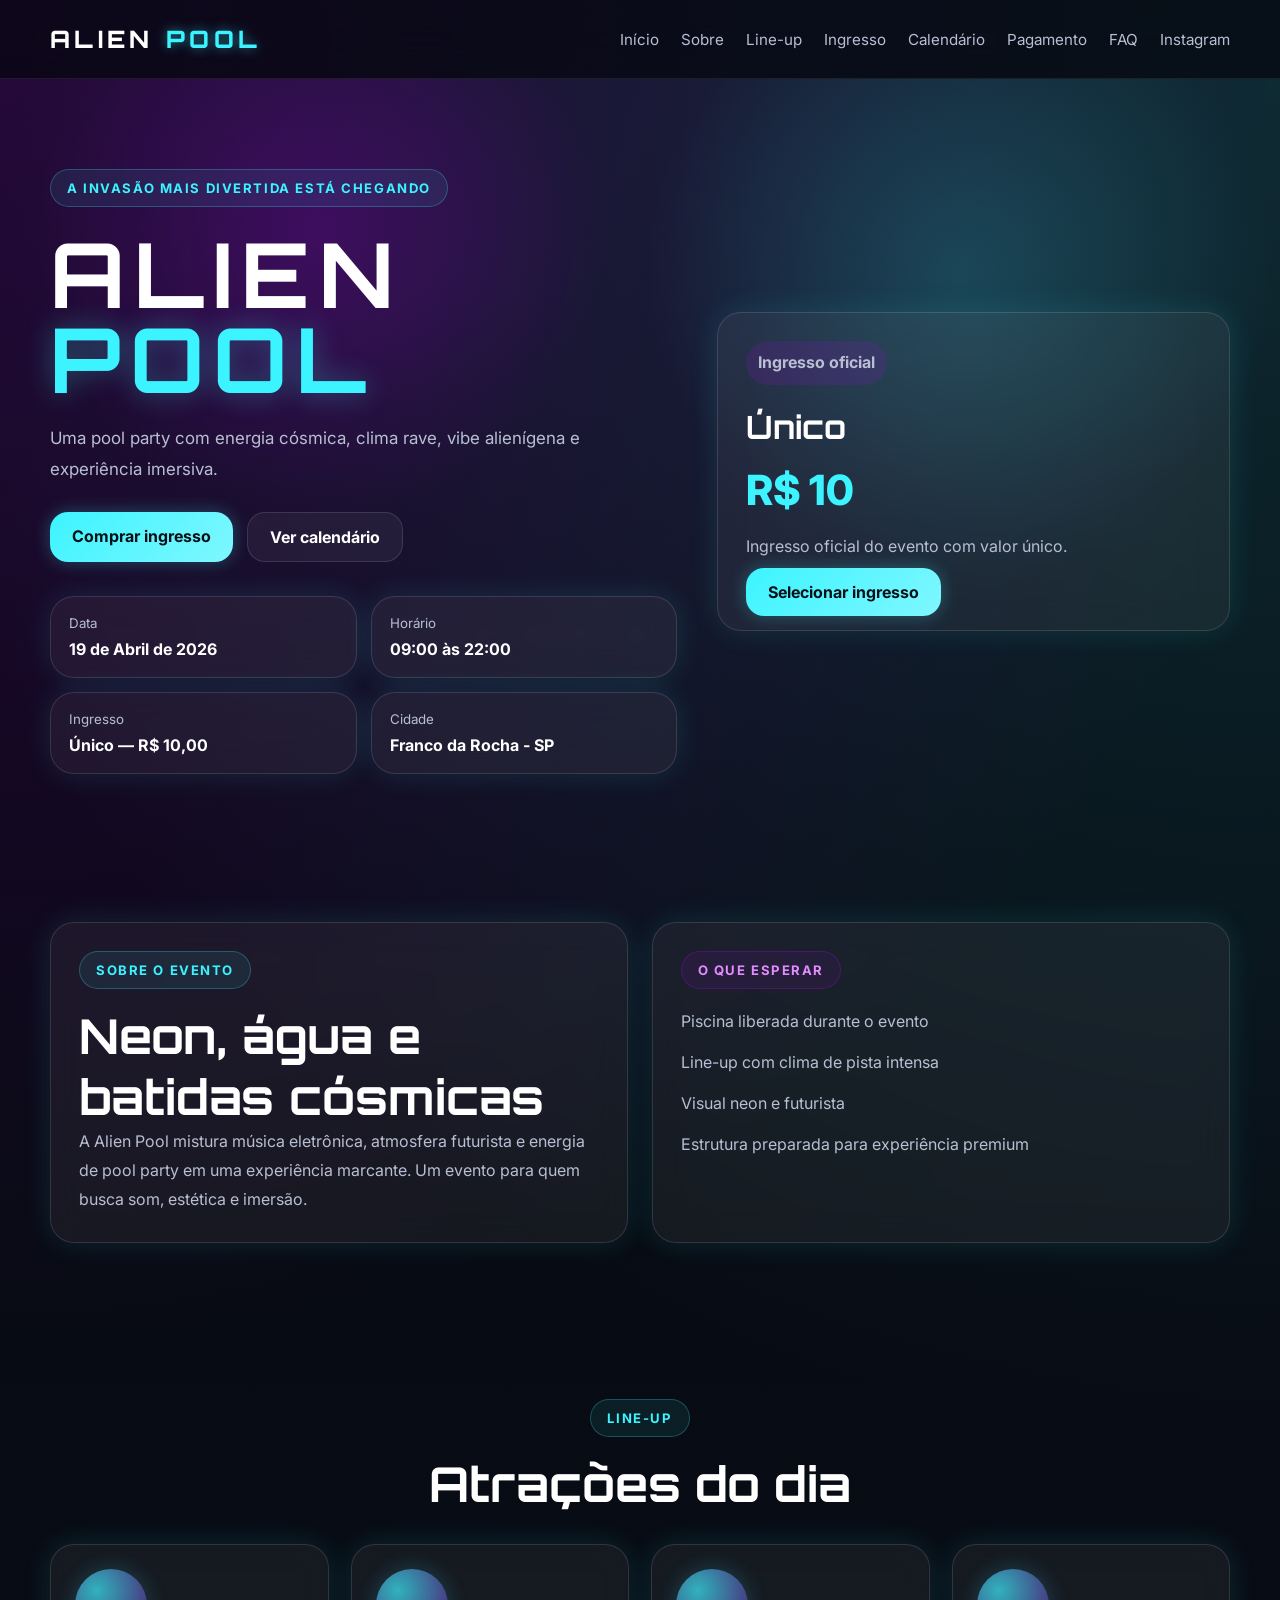
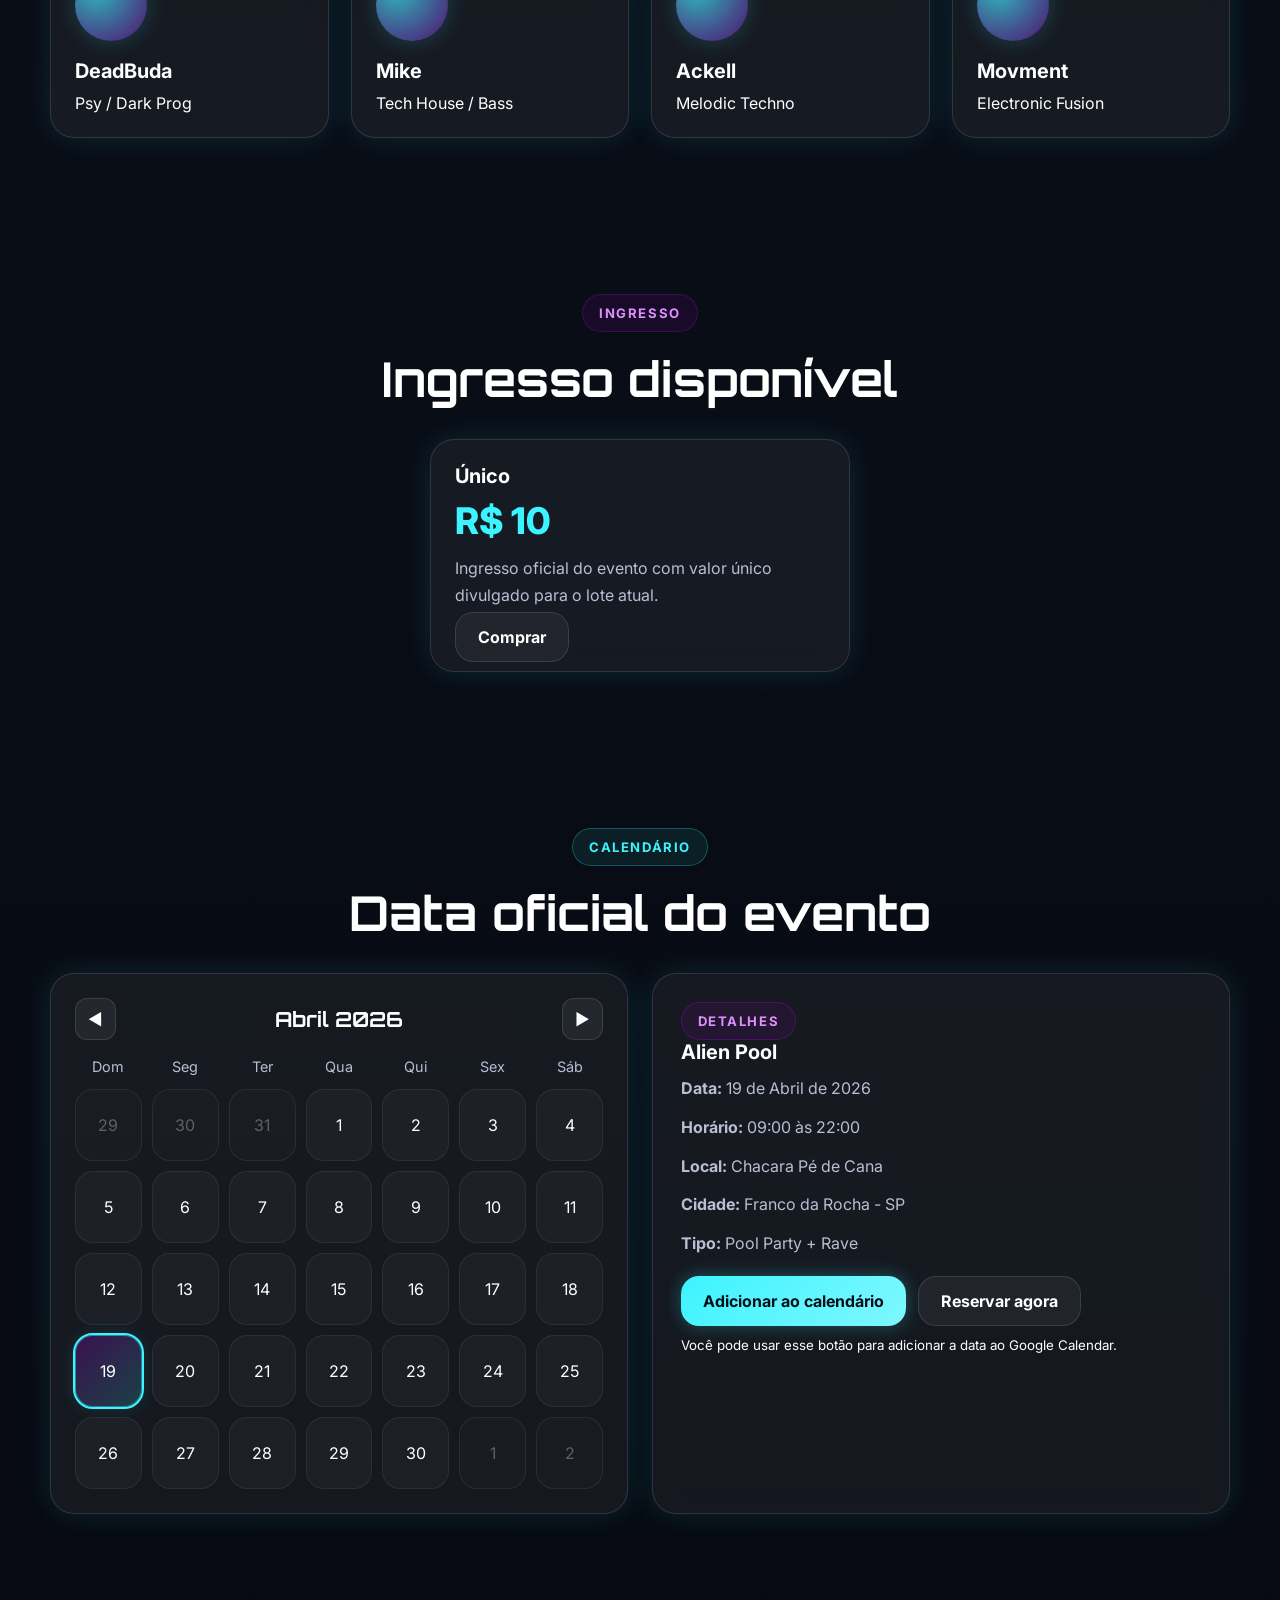
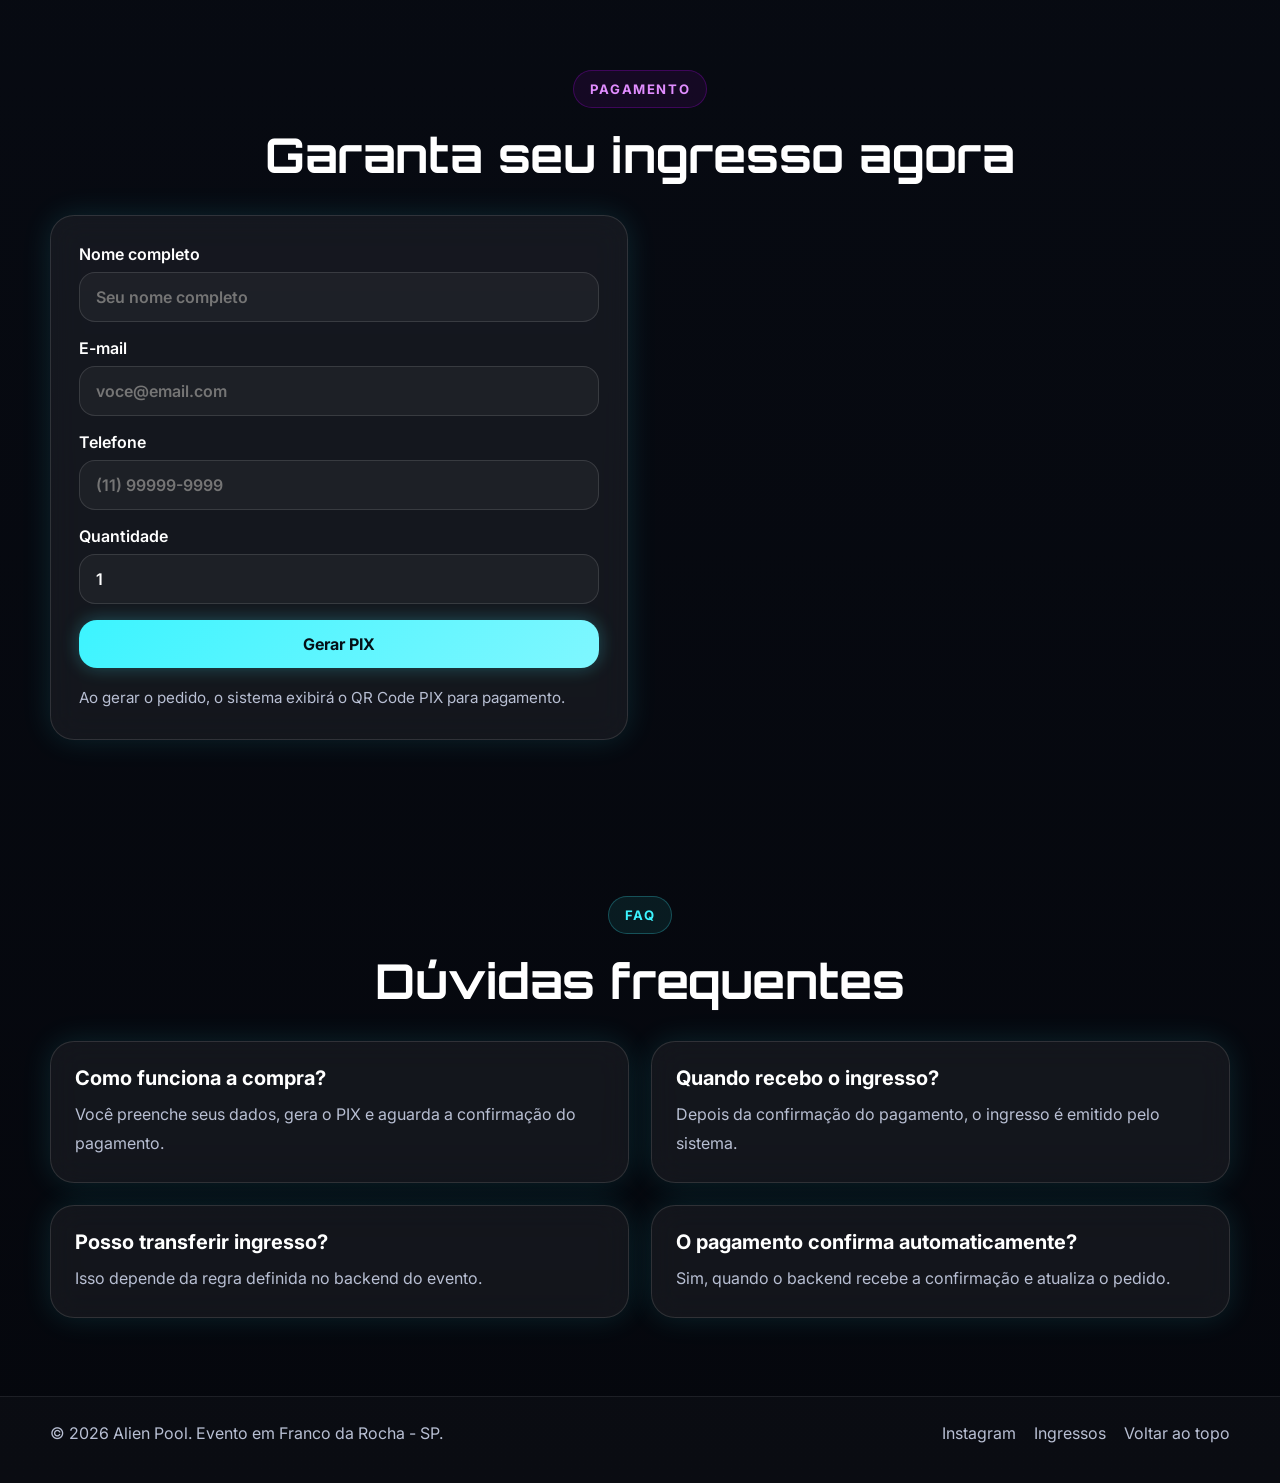
==== index.html @ e3db865b "Alien Pool site" ====
<!DOCTYPE html>
<html lang="pt-BR">
<head>
  <meta charset="UTF-8" />
  <meta name="viewport" content="width=device-width, initial-scale=1.0" />
  <title>Alien Pool | Ingressos</title>
  <meta name="description" content="Alien Pool — Festa eletrônica na piscina com temática alienígena." />

  <link rel="preconnect" href="https://fonts.googleapis.com">
  <link rel="preconnect" href="https://fonts.gstatic.com" crossorigin>
  <link href="https://fonts.googleapis.com/css2?family=Orbitron:wght@400;600;700;800&family=Inter:wght@400;500;600;700&display=swap" rel="stylesheet">

  <link rel="stylesheet" href="css/style.css" />
</head>
<body>
  <header class="site-header" id="topo">
    <div class="container nav-wrap">
      <a href="#hero" class="logo">ALIEN <span>POOL</span></a>

      <button class="menu-toggle" id="menuToggle" aria-label="Abrir menu">☰</button>

      <nav class="nav" id="mainNav">
        <a href="#hero">Início</a>
        <a href="#sobre">Sobre</a>
        <a href="#lineup">Line-up</a>
        <a href="#ingressos">Ingresso</a>
        <a href="#calendario">Calendário</a>
        <a href="#checkout">Pagamento</a>
        <a href="#faq">FAQ</a>
        <a href="https://www.instagram.com/alienpoolpvt" target="_blank" rel="noopener noreferrer">Instagram</a>
      </nav>
    </div>
  </header>

  <main>
    <section class="hero" id="hero">
      <div class="hero-bg"></div>

      <div class="container hero-grid">
        <div class="hero-content reveal">
          <span class="tag">A invasão mais divertida está chegando</span>

          <h1>ALIEN <span>POOL</span></h1>

          <p>
            Uma pool party com energia cósmica, clima rave, vibe alienígena e experiência imersiva.
          </p>

          <div class="hero-actions">
            <a href="#checkout" class="btn btn-primary">Comprar ingresso</a>
            <a href="#calendario" class="btn btn-secondary">Ver calendário</a>
          </div>

          <div class="hero-info">
            <div class="info-card">
              <small>Data</small>
              <strong>19 de Abril de 2026</strong>
            </div>

            <div class="info-card">
              <small>Horário</small>
              <strong>09:00 às 22:00</strong>
            </div>

            <div class="info-card">
              <small>Ingresso</small>
              <strong>Único — R$ 10,00</strong>
            </div>

            <div class="info-card">
              <small>Cidade</small>
              <strong>Franco da Rocha - SP</strong>
            </div>
          </div>
        </div>

        <div class="hero-ticket reveal">
          <div class="ticket-card">
            <p class="ticket-badge">Ingresso oficial</p>
            <h2>Único</h2>
            <div class="ticket-price">R$ 10</div>
            <p>Ingresso oficial do evento com valor único.</p>
            <a href="#checkout" class="btn btn-primary">Selecionar ingresso</a>
          </div>
        </div>
      </div>
    </section>

    <section class="section" id="sobre">
      <div class="container two-col">
        <div class="panel reveal">
          <span class="section-tag">Sobre o evento</span>
          <h2>Neon, água e batidas cósmicas</h2>
          <p>
            A Alien Pool mistura música eletrônica, atmosfera futurista e energia de pool party em uma experiência marcante.
            Um evento para quem busca som, estética e imersão.
          </p>
        </div>

        <div class="panel reveal">
          <span class="section-tag secondary">O que esperar</span>
          <ul class="feature-list">
            <li>Piscina liberada durante o evento</li>
            <li>Line-up com clima de pista intensa</li>
            <li>Visual neon e futurista</li>
            <li>Estrutura preparada para experiência premium</li>
          </ul>
        </div>
      </div>
    </section>

    <section class="section" id="lineup">
      <div class="container">
        <div class="section-head reveal">
          <span class="section-tag">Line-up</span>
          <h2>Atrações do dia</h2>
        </div>

        <div class="card-grid">
          <article class="dj-card reveal">
            <div class="dj-avatar"></div>
            <h3>DeadBuda</h3>
            <p>Psy / Dark Prog</p>
          </article>

          <article class="dj-card reveal">
            <div class="dj-avatar"></div>
            <h3>Mike</h3>
            <p>Tech House / Bass</p>
          </article>

          <article class="dj-card reveal">
            <div class="dj-avatar"></div>
            <h3>Ackell</h3>
            <p>Melodic Techno</p>
          </article>

          <article class="dj-card reveal">
            <div class="dj-avatar"></div>
            <h3>Movment</h3>
            <p>Electronic Fusion</p>
          </article>
        </div>
      </div>
    </section>

    <section class="section" id="ingressos">
      <div class="container">
        <div class="section-head reveal">
          <span class="section-tag secondary">Ingresso</span>
          <h2>Ingresso disponível</h2>
        </div>

        <div class="ticket-grid">
          <article class="ticket-option reveal">
            <h3>Único</h3>
            <div class="value">R$ 10</div>
            <p>Ingresso oficial do evento com valor único divulgado para o lote atual.</p>
            <a href="#checkout" class="btn btn-secondary">Comprar</a>
          </article>
        </div>
      </div>
    </section>

    <section class="section" id="calendario">
      <div class="container">
        <div class="section-head reveal">
          <span class="section-tag">Calendário</span>
          <h2>Data oficial do evento</h2>
        </div>

        <div class="calendar-layout">
          <div class="calendar-box reveal">
            <div class="calendar-header">
              <button id="prevMonth" class="calendar-nav">◀</button>
              <h3 id="calendarMonth">Abril 2026</h3>
              <button id="nextMonth" class="calendar-nav">▶</button>
            </div>

            <div class="calendar-weekdays">
              <span>Dom</span>
              <span>Seg</span>
              <span>Ter</span>
              <span>Qua</span>
              <span>Qui</span>
              <span>Sex</span>
              <span>Sáb</span>
            </div>

            <div id="calendarDays" class="calendar-days"></div>
          </div>

          <div class="event-details panel reveal" id="eventDetails">
            <span class="section-tag secondary">Detalhes</span>
            <h3>Alien Pool</h3>
            <p><strong>Data:</strong> 19 de Abril de 2026</p>
            <p><strong>Horário:</strong> 09:00 às 22:00</p>
            <p><strong>Local:</strong> Chacara Pé de Cana</p>
            <p><strong>Cidade:</strong> Franco da Rocha - SP</p>
            <p><strong>Tipo:</strong> Pool Party + Rave</p>

            <div class="event-buttons">
              <button id="addCalendarBtn" class="btn btn-primary" type="button">Adicionar ao calendário</button>
              <a href="#checkout" class="btn btn-secondary">Reservar agora</a>
            </div>

            <small>Você pode usar esse botão para adicionar a data ao Google Calendar.</small>
          </div>
        </div>
      </div>
    </section>

    <section class="section" id="checkout">
      <div class="container">
        <div class="section-head reveal">
          <span class="section-tag secondary">Pagamento</span>
          <h2>Garanta seu ingresso agora</h2>
        </div>

        <div class="checkout-grid">
          <form id="checkoutForm" class="checkout-form panel reveal">
            <label>
              Nome completo
              <input type="text" id="name" placeholder="Seu nome completo" required />
            </label>

            <label>
              E-mail
              <input type="email" id="email" placeholder="voce@email.com" required />
            </label>

            <label>
              Telefone
              <input type="tel" id="phone" placeholder="(11) 99999-9999" required />
            </label>

            <label>
              Quantidade
              <input type="number" id="quantity" min="1" max="10" value="1" required />
            </label>

            <button type="submit" id="createOrderBtn" class="btn btn-primary full">Gerar PIX</button>
            <p class="form-note">Ao gerar o pedido, o sistema exibirá o QR Code PIX para pagamento.</p>
          </form>

          <aside class="order-summary panel reveal hidden" id="paymentSection">
            <span class="section-tag">PIX</span>
            <h3>Pagamento da Alien Pool</h3>

            <div class="pix-box">
              <img id="pixQrImage" alt="QR Code PIX" />
              <textarea id="pixCode" readonly placeholder="O código PIX aparecerá aqui"></textarea>
              <button type="button" id="copyPixBtn" class="btn btn-secondary full">Copiar código PIX</button>
            </div>

            <div class="summary-line">
              <span>Status</span>
              <strong id="paymentStatus">Aguardando geração</strong>
            </div>

            <div class="summary-line total">
              <span>Validade</span>
              <strong id="paymentExpiresAt">---</strong>
            </div>
          </aside>
        </div>
      </div>
    </section>

    <section class="section" id="faq">
      <div class="container">
        <div class="section-head reveal">
          <span class="section-tag">FAQ</span>
          <h2>Dúvidas frequentes</h2>
        </div>

        <div class="faq-list">
          <article class="faq-item reveal">
            <h3>Como funciona a compra?</h3>
            <p>Você preenche seus dados, gera o PIX e aguarda a confirmação do pagamento.</p>
          </article>

          <article class="faq-item reveal">
            <h3>Quando recebo o ingresso?</h3>
            <p>Depois da confirmação do pagamento, o ingresso é emitido pelo sistema.</p>
          </article>

          <article class="faq-item reveal">
            <h3>Posso transferir ingresso?</h3>
            <p>Isso depende da regra definida no backend do evento.</p>
          </article>

          <article class="faq-item reveal">
            <h3>O pagamento confirma automaticamente?</h3>
            <p>Sim, quando o backend recebe a confirmação e atualiza o pedido.</p>
          </article>
        </div>
      </div>
    </section>
  </main>

  <footer class="site-footer">
    <div class="container footer-wrap">
      <p>© 2026 Alien Pool. Evento em Franco da Rocha - SP.</p>

      <div class="footer-links">
        <a href="https://www.instagram.com/alienpoolpvt" target="_blank" rel="noopener noreferrer">Instagram</a>
        <a href="#checkout">Ingressos</a>
        <a href="#topo">Voltar ao topo</a>
      </div>
    </div>
  </footer>

  <script src="js/main.js"></script>
  <script src="js/event.js"></script>
  <script src="js/payment.js"></script>
  <script src="js/checkout.js"></script>
  <script src="js/calendar.js"></script>
</body>
</html>
---- css/style.css ----
:root {
  --bg: #05070d;
  --bg-soft: #0d1220;
  --panel: rgba(255, 255, 255, 0.06);
  --border: rgba(255, 255, 255, 0.12);
  --text: #ffffff;
  --muted: #b8bfd3;
  --cyan: #3cf4ff;
  --purple: #bb00ff;
  --shadow: 0 0 30px rgba(60, 244, 255, 0.12);
  --radius: 24px;
  --container: 1180px;
}

* {
  margin: 0;
  padding: 0;
  box-sizing: border-box;
}

html {
  scroll-behavior: smooth;
}

body {
  font-family: 'Inter', sans-serif;
  background:
    radial-gradient(circle at top left, rgba(187, 0, 255, 0.18), transparent 28%),
    radial-gradient(circle at top right, rgba(60, 244, 255, 0.16), transparent 30%),
    linear-gradient(180deg, #04060c 0%, #090d16 40%, #05070d 100%);
  color: var(--text);
  min-height: 100vh;
}

body.menu-open {
  overflow: hidden;
}

a {
  color: inherit;
  text-decoration: none;
}

button,
input,
select,
textarea {
  font: inherit;
}

.container {
  width: min(100% - 32px, var(--container));
  margin: 0 auto;
}

.hidden {
  display: none !important;
}

.site-header {
  position: sticky;
  top: 0;
  z-index: 1000;
  backdrop-filter: blur(18px);
  background: rgba(5, 7, 13, 0.7);
  border-bottom: 1px solid rgba(255, 255, 255, 0.08);
}

.nav-wrap {
  min-height: 78px;
  display: flex;
  align-items: center;
  justify-content: space-between;
  gap: 20px;
}

.logo {
  font-family: 'Orbitron', sans-serif;
  font-weight: 800;
  font-size: 1.5rem;
  letter-spacing: 0.18em;
}

.logo span {
  color: var(--cyan);
  text-shadow: 0 0 12px rgba(60, 244, 255, 0.55);
}

.nav {
  display: flex;
  align-items: center;
  gap: 22px;
}

.nav a {
  font-size: 0.95rem;
  color: var(--muted);
  transition: 0.25s ease;
}

.nav a:hover {
  color: var(--cyan);
}

.menu-toggle {
  display: none;
  border: 1px solid var(--border);
  background: rgba(255,255,255,0.05);
  color: var(--text);
  border-radius: 14px;
  padding: 10px 14px;
  cursor: pointer;
}

.hero {
  position: relative;
  overflow: hidden;
  padding: 90px 0 70px;
}

.hero-bg {
  position: absolute;
  inset: 0;
  background:
    radial-gradient(circle at 25% 20%, rgba(187, 0, 255, 0.2), transparent 25%),
    radial-gradient(circle at 75% 25%, rgba(60, 244, 255, 0.18), transparent 28%);
  pointer-events: none;
}

.hero-grid {
  position: relative;
  display: grid;
  grid-template-columns: 1.1fr 0.9fr;
  gap: 40px;
  align-items: center;
}

.tag,
.section-tag {
  display: inline-flex;
  align-items: center;
  padding: 10px 16px;
  border: 1px solid rgba(60, 244, 255, 0.25);
  border-radius: 999px;
  background: rgba(60, 244, 255, 0.08);
  color: var(--cyan);
  font-size: 0.82rem;
  font-weight: 700;
  letter-spacing: 0.12em;
  text-transform: uppercase;
}

.section-tag.secondary {
  border-color: rgba(187, 0, 255, 0.25);
  background: rgba(187, 0, 255, 0.08);
  color: #e18dff;
}

.hero-content h1 {
  margin-top: 24px;
  font-family: 'Orbitron', sans-serif;
  font-size: clamp(3rem, 7vw, 5.8rem);
  line-height: 0.95;
  letter-spacing: 0.1em;
}

.hero-content h1 span {
  color: var(--cyan);
  text-shadow: 0 0 28px rgba(60, 244, 255, 0.34);
}

.hero-content p {
  margin-top: 22px;
  max-width: 620px;
  color: var(--muted);
  line-height: 1.8;
  font-size: 1.06rem;
}

.hero-actions {
  display: flex;
  flex-wrap: wrap;
  gap: 14px;
  margin-top: 28px;
}

.btn {
  border: none;
  cursor: pointer;
  padding: 14px 22px;
  border-radius: 18px;
  font-weight: 700;
  transition: transform 0.25s ease, box-shadow 0.25s ease;
}

.btn:hover {
  transform: translateY(-2px);
}

.btn-primary {
  background: linear-gradient(135deg, var(--cyan), #7ff7ff);
  color: #041017;
  box-shadow: 0 0 18px rgba(60, 244, 255, 0.28);
}

.btn-secondary {
  background: rgba(255,255,255,0.05);
  color: var(--text);
  border: 1px solid var(--border);
}

.btn.full {
  width: 100%;
}

.hero-info {
  margin-top: 34px;
  display: grid;
  grid-template-columns: repeat(2, minmax(0, 1fr));
  gap: 14px;
}

.info-card,
.panel,
.ticket-card,
.ticket-option,
.dj-card,
.faq-item {
  background: var(--panel);
  border: 1px solid var(--border);
  border-radius: var(--radius);
  backdrop-filter: blur(16px);
  box-shadow: var(--shadow);
}

.info-card {
  padding: 18px;
}

.info-card small {
  display: block;
  color: var(--muted);
  margin-bottom: 8px;
}

.ticket-card {
  padding: 28px;
}

.ticket-badge {
  display: inline-block;
  padding: 8px 12px;
  border-radius: 999px;
  background: rgba(187, 0, 255, 0.12);
  color: #f0b5ff;
  font-weight: 700;
  margin-bottom: 18px;
}

.ticket-card h2 {
  font-family: 'Orbitron', sans-serif;
  font-size: 2rem;
}

.ticket-price {
  margin: 18px 0;
  font-size: 2.6rem;
  font-weight: 800;
  color: var(--cyan);
}

.ticket-card p {
  color: var(--muted);
  line-height: 1.7;
  margin-bottom: 22px;
}

.section {
  padding: 78px 0;
}

.section-head {
  text-align: center;
  margin-bottom: 30px;
}

.section-head h2,
.panel h2 {
  margin-top: 16px;
  font-size: clamp(2rem, 4vw, 3rem);
  font-family: 'Orbitron', sans-serif;
}

.two-col,
.checkout-grid,
.calendar-layout {
  display: grid;
  grid-template-columns: repeat(2, minmax(0, 1fr));
  gap: 24px;
}

.panel {
  padding: 28px;
}

.panel p,
.feature-list li,
.faq-item p,
.order-summary small {
  color: var(--muted);
  line-height: 1.8;
}

.feature-list {
  list-style: none;
  display: grid;
  gap: 12px;
  margin-top: 18px;
}

.card-grid,
.ticket-grid,
.faq-list {
  display: grid;
  gap: 22px;
}

.card-grid {
  grid-template-columns: repeat(4, minmax(0, 1fr));
}

.ticket-grid {
  grid-template-columns: repeat(1, minmax(0, 1fr));
  max-width: 420px;
  margin: 0 auto;
}

.dj-card,
.ticket-option,
.faq-item {
  padding: 24px;
}

.dj-avatar {
  width: 72px;
  height: 72px;
  border-radius: 50%;
  background: radial-gradient(circle at 30% 30%, rgba(60,244,255,0.7), rgba(187,0,255,0.35));
  margin-bottom: 18px;
  box-shadow: 0 0 22px rgba(60,244,255,0.2);
}

.dj-card h3,
.ticket-option h3,
.faq-item h3,
.order-summary h3,
.event-details h3 {
  font-size: 1.25rem;
  margin-bottom: 10px;
}

.ticket-option .value {
  font-size: 2.3rem;
  font-weight: 800;
  color: var(--cyan);
  margin-bottom: 12px;
}

.ticket-option p {
  color: var(--muted);
  line-height: 1.7;
  margin-bottom: 18px;
}

.calendar-box {
  background: var(--panel);
  border: 1px solid var(--border);
  border-radius: var(--radius);
  padding: 24px;
  box-shadow: var(--shadow);
}

.calendar-header {
  display: flex;
  align-items: center;
  justify-content: space-between;
  margin-bottom: 18px;
}

.calendar-header h3 {
  font-family: 'Orbitron', sans-serif;
  font-size: 1.3rem;
}

.calendar-nav {
  background: rgba(255,255,255,0.06);
  border: 1px solid var(--border);
  color: var(--text);
  border-radius: 12px;
  padding: 10px 12px;
  cursor: pointer;
}

.calendar-weekdays,
.calendar-days {
  display: grid;
  grid-template-columns: repeat(7, 1fr);
  gap: 10px;
}

.calendar-weekdays {
  margin-bottom: 14px;
}

.calendar-weekdays span {
  text-align: center;
  color: var(--muted);
  font-size: 0.9rem;
}

.calendar-day {
  min-height: 72px;
  border-radius: 18px;
  border: 1px solid rgba(255,255,255,0.07);
  background: rgba(255,255,255,0.03);
  color: var(--text);
  display: flex;
  align-items: center;
  justify-content: center;
  cursor: pointer;
}

.calendar-day.muted {
  color: rgba(255,255,255,0.3);
  background: rgba(255,255,255,0.015);
}

.calendar-day.event {
  background: linear-gradient(135deg, rgba(187, 0, 255, 0.22), rgba(60,244,255,0.18));
  border-color: rgba(60,244,255,0.45);
  box-shadow: 0 0 18px rgba(60,244,255,0.14);
}

.calendar-day.selected {
  outline: 2px solid var(--cyan);
}

.event-details p {
  margin: 10px 0;
}

.event-buttons {
  display: flex;
  flex-wrap: wrap;
  gap: 12px;
  margin: 18px 0 8px;
}

.checkout-form {
  display: grid;
  gap: 16px;
}

.checkout-form label {
  display: grid;
  gap: 8px;
  color: var(--text);
  font-weight: 600;
}

.checkout-form input,
.checkout-form select,
.checkout-form textarea,
#pixCode {
  width: 100%;
  padding: 14px 16px;
  border-radius: 16px;
  border: 1px solid var(--border);
  background: rgba(255,255,255,0.04);
  color: var(--text);
  outline: none;
}

.checkout-form input:focus,
.checkout-form select:focus,
.checkout-form textarea:focus,
#pixCode:focus {
  border-color: rgba(60,244,255,0.45);
  box-shadow: 0 0 0 3px rgba(60,244,255,0.08);
}

.form-note {
  color: var(--muted);
  font-size: 0.95rem;
}

.order-summary {
  display: grid;
  gap: 14px;
  align-content: start;
}

.summary-line {
  display: flex;
  align-items: center;
  justify-content: space-between;
  gap: 16px;
  padding: 14px 0;
  border-bottom: 1px solid rgba(255,255,255,0.08);
}

.summary-line span {
  color: var(--muted);
}

.summary-line.total strong {
  color: var(--cyan);
  font-size: 1.05rem;
}

.pix-box {
  display: grid;
  gap: 14px;
  justify-items: center;
  margin: 18px 0;
}

#pixQrImage {
  width: 240px;
  max-width: 100%;
  border-radius: 20px;
  border: 1px solid rgba(255,255,255,0.12);
  background: rgba(255,255,255,0.04);
  padding: 12px;
}

#pixCode {
  min-height: 120px;
  resize: vertical;
}

.faq-list {
  grid-template-columns: repeat(2, minmax(0, 1fr));
}

.site-footer {
  padding: 26px 0 40px;
  border-top: 1px solid rgba(255,255,255,0.08);
  background: rgba(255,255,255,0.02);
}

.footer-wrap {
  display: flex;
  justify-content: space-between;
  gap: 20px;
  flex-wrap: wrap;
  color: var(--muted);
}

.footer-links {
  display: flex;
  gap: 18px;
  flex-wrap: wrap;
}

.success-panel,
.ticket-panel {
  max-width: 760px;
  margin: 0 auto;
}

.success-panel {
  text-align: center;
}

.success-title,
.ticket-title {
  margin-top: 18px;
  font-family: 'Orbitron', sans-serif;
}

.success-text,
.ticket-subtitle {
  margin-top: 14px;
}

.success-order-line,
.success-actions,
.ticket-actions {
  margin-top: 26px;
}

.ticket-grid-page {
  margin-top: 28px;
}

.ticket-qr-wrap {
  display: grid;
  place-items: center;
  gap: 14px;
}

.ticket-qr-image {
  width: 240px;
  max-width: 100%;
  border-radius: 20px;
  border: 1px solid rgba(255,255,255,0.12);
  background: rgba(255,255,255,0.04);
  padding: 12px;
}

.ticket-qr-note {
  color: var(--muted);
  text-align: center;
}

.reveal {
  opacity: 0;
  transform: translateY(18px);
  transition: 0.6s ease;
}

.reveal.visible {
  opacity: 1;
  transform: translateY(0);
}

@media (max-width: 980px) {
  .hero-grid,
  .two-col,
  .checkout-grid,
  .calendar-layout,
  .card-grid,
  .faq-list {
    grid-template-columns: 1fr;
  }
}

@media (max-width: 860px) {
  .menu-toggle {
    display: inline-flex;
  }

  .nav {
    position: fixed;
    top: 78px;
    left: 16px;
    right: 16px;
    display: none;
    flex-direction: column;
    align-items: stretch;
    gap: 8px;
    padding: 14px;
    background: rgba(7, 10, 18, 0.96);
    border: 1px solid var(--border);
    border-radius: 22px;
    box-shadow: var(--shadow);
  }

  .nav.open {
    display: flex;
  }

  .nav a {
    padding: 12px 14px;
    border-radius: 14px;
    background: rgba(255,255,255,0.03);
  }
}

@media (max-width: 640px) {
  .hero {
    padding-top: 72px;
  }

  .hero-info {
    grid-template-columns: 1fr;
  }

  .calendar-day {
    min-height: 58px;
  }

  .section {
    padding: 60px 0;
  }
}
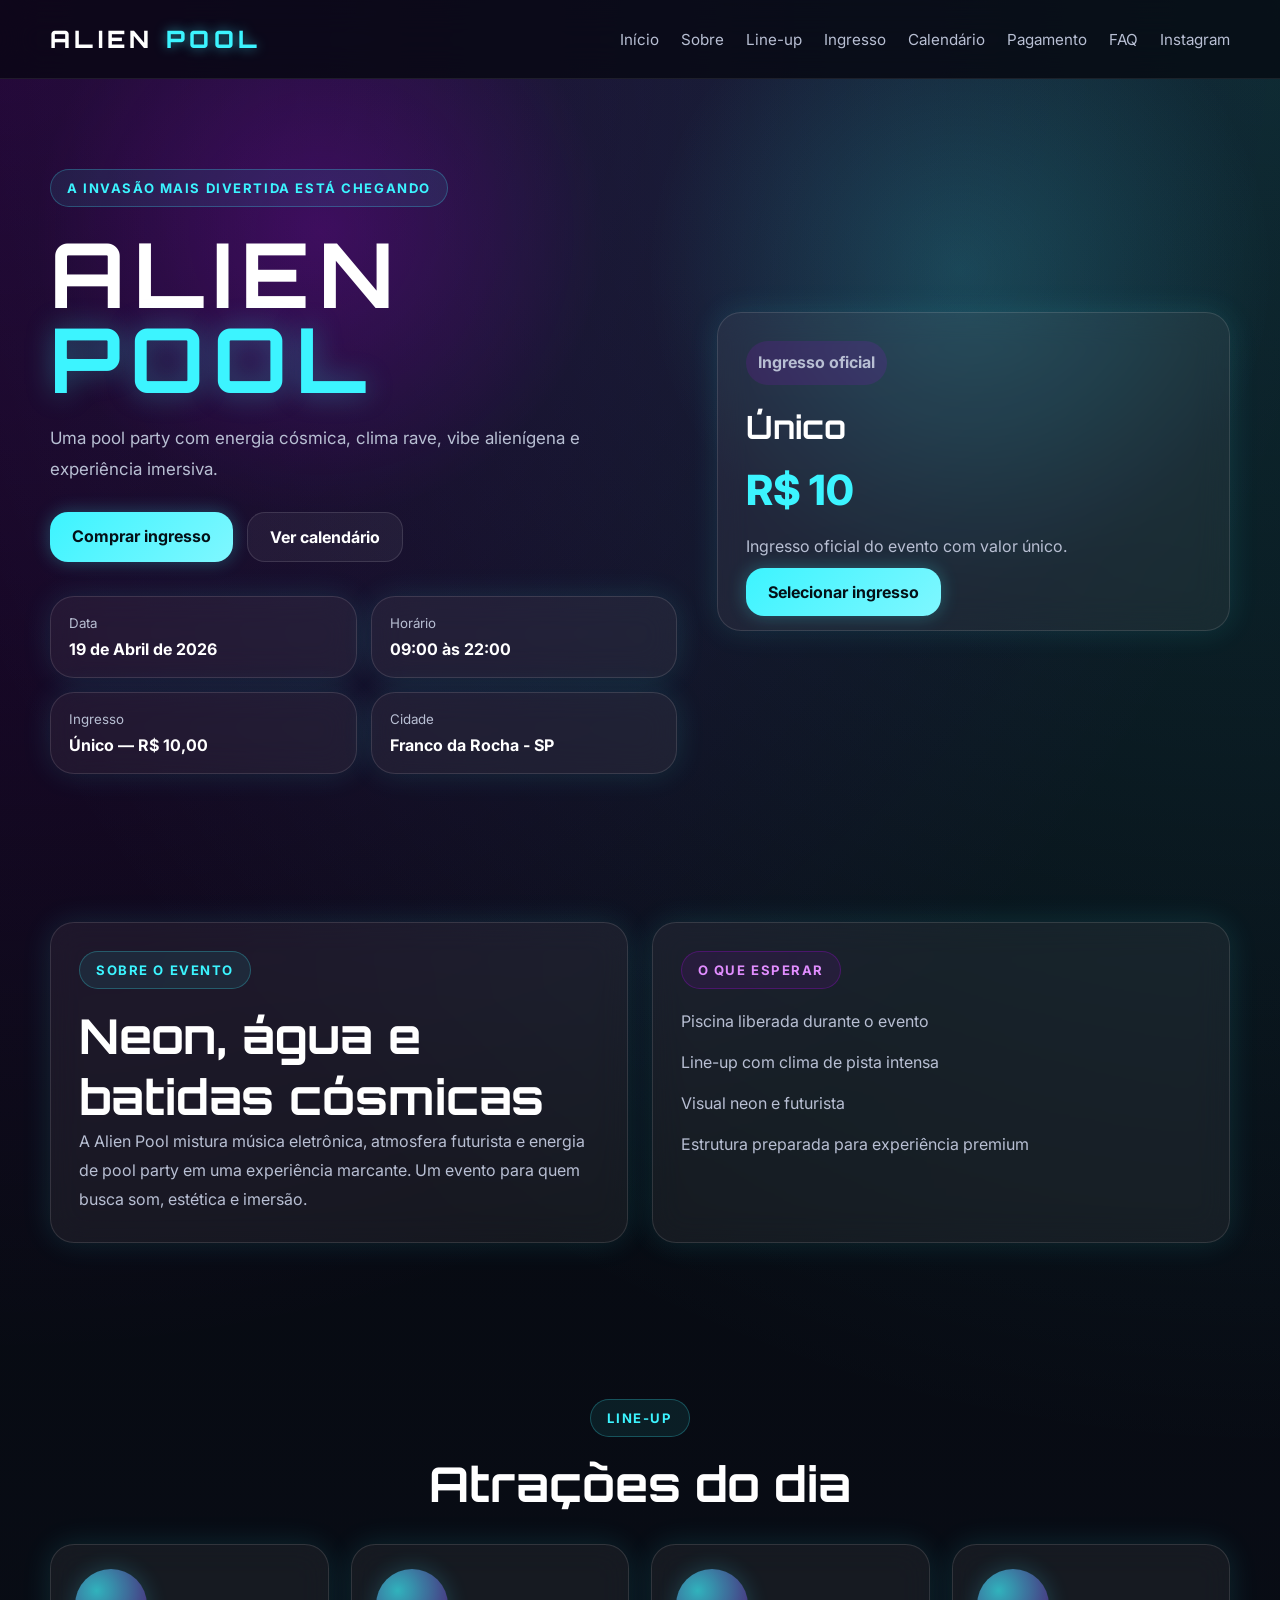
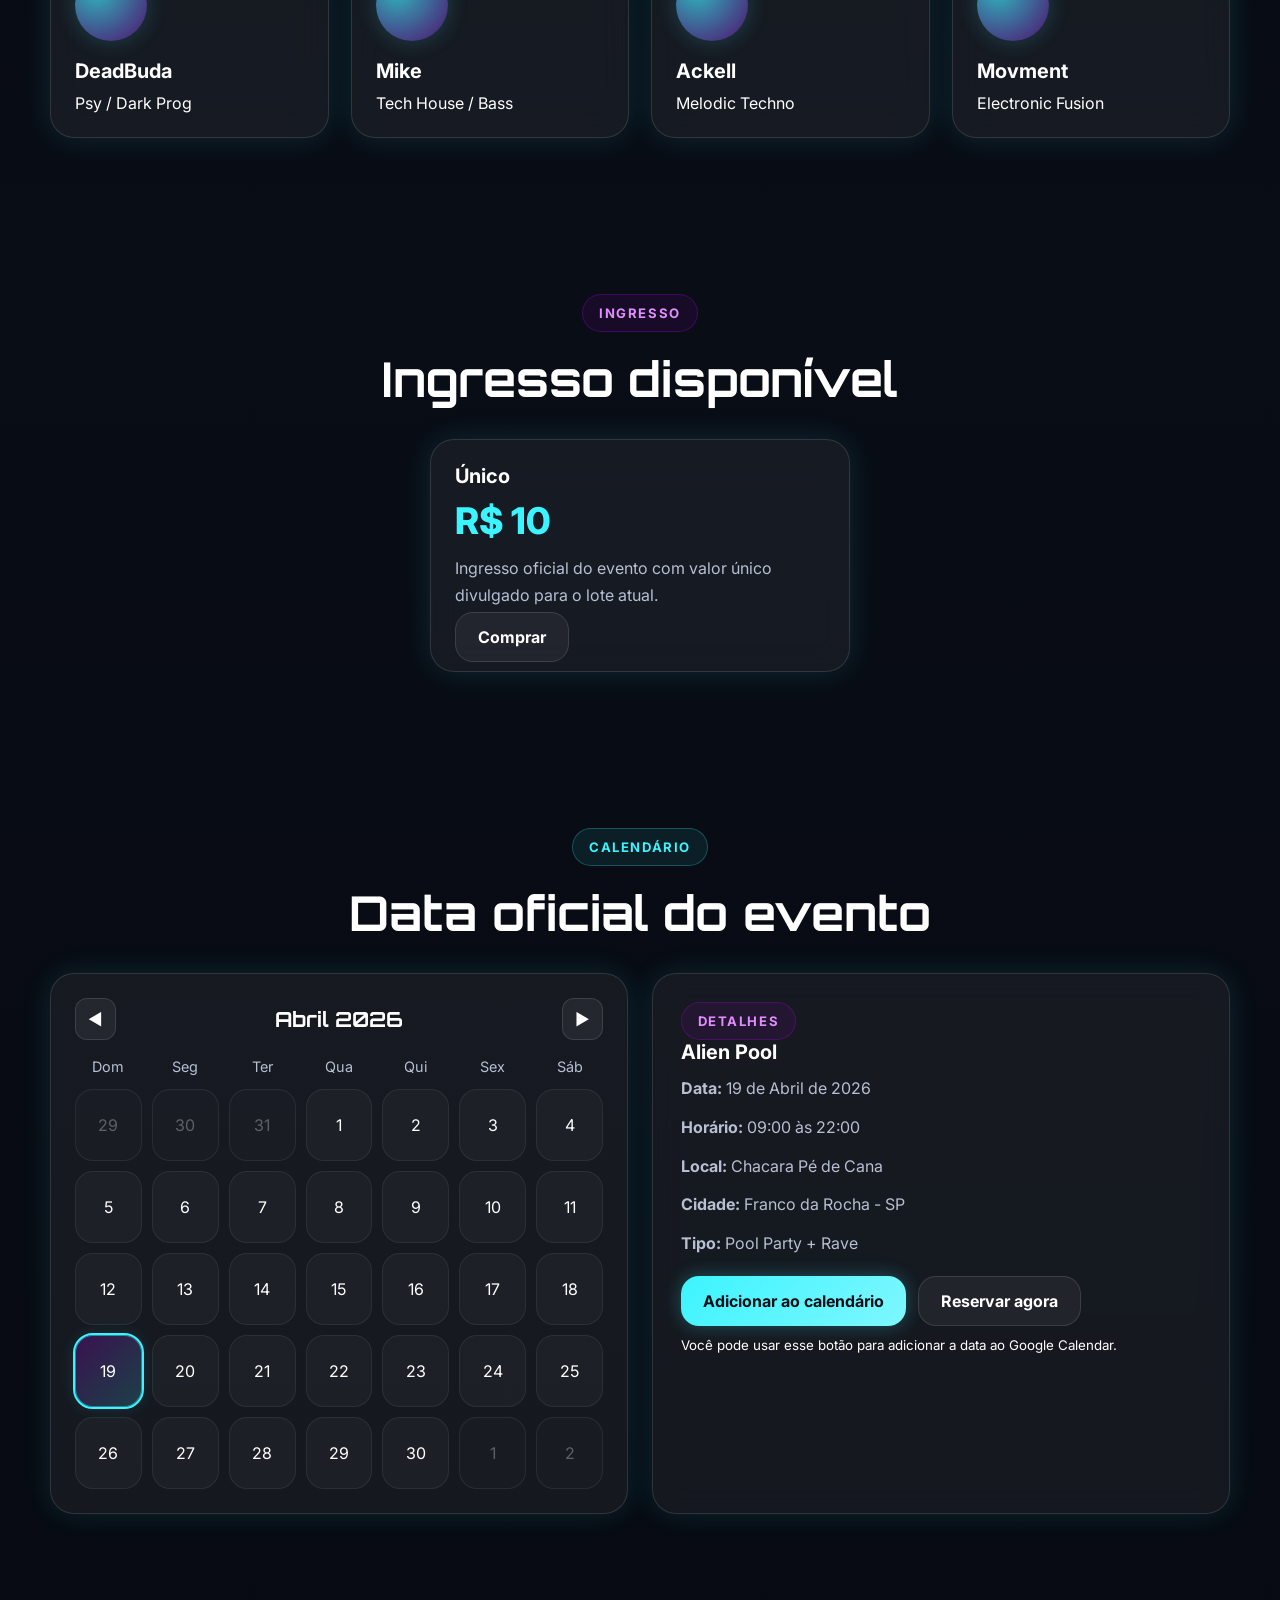
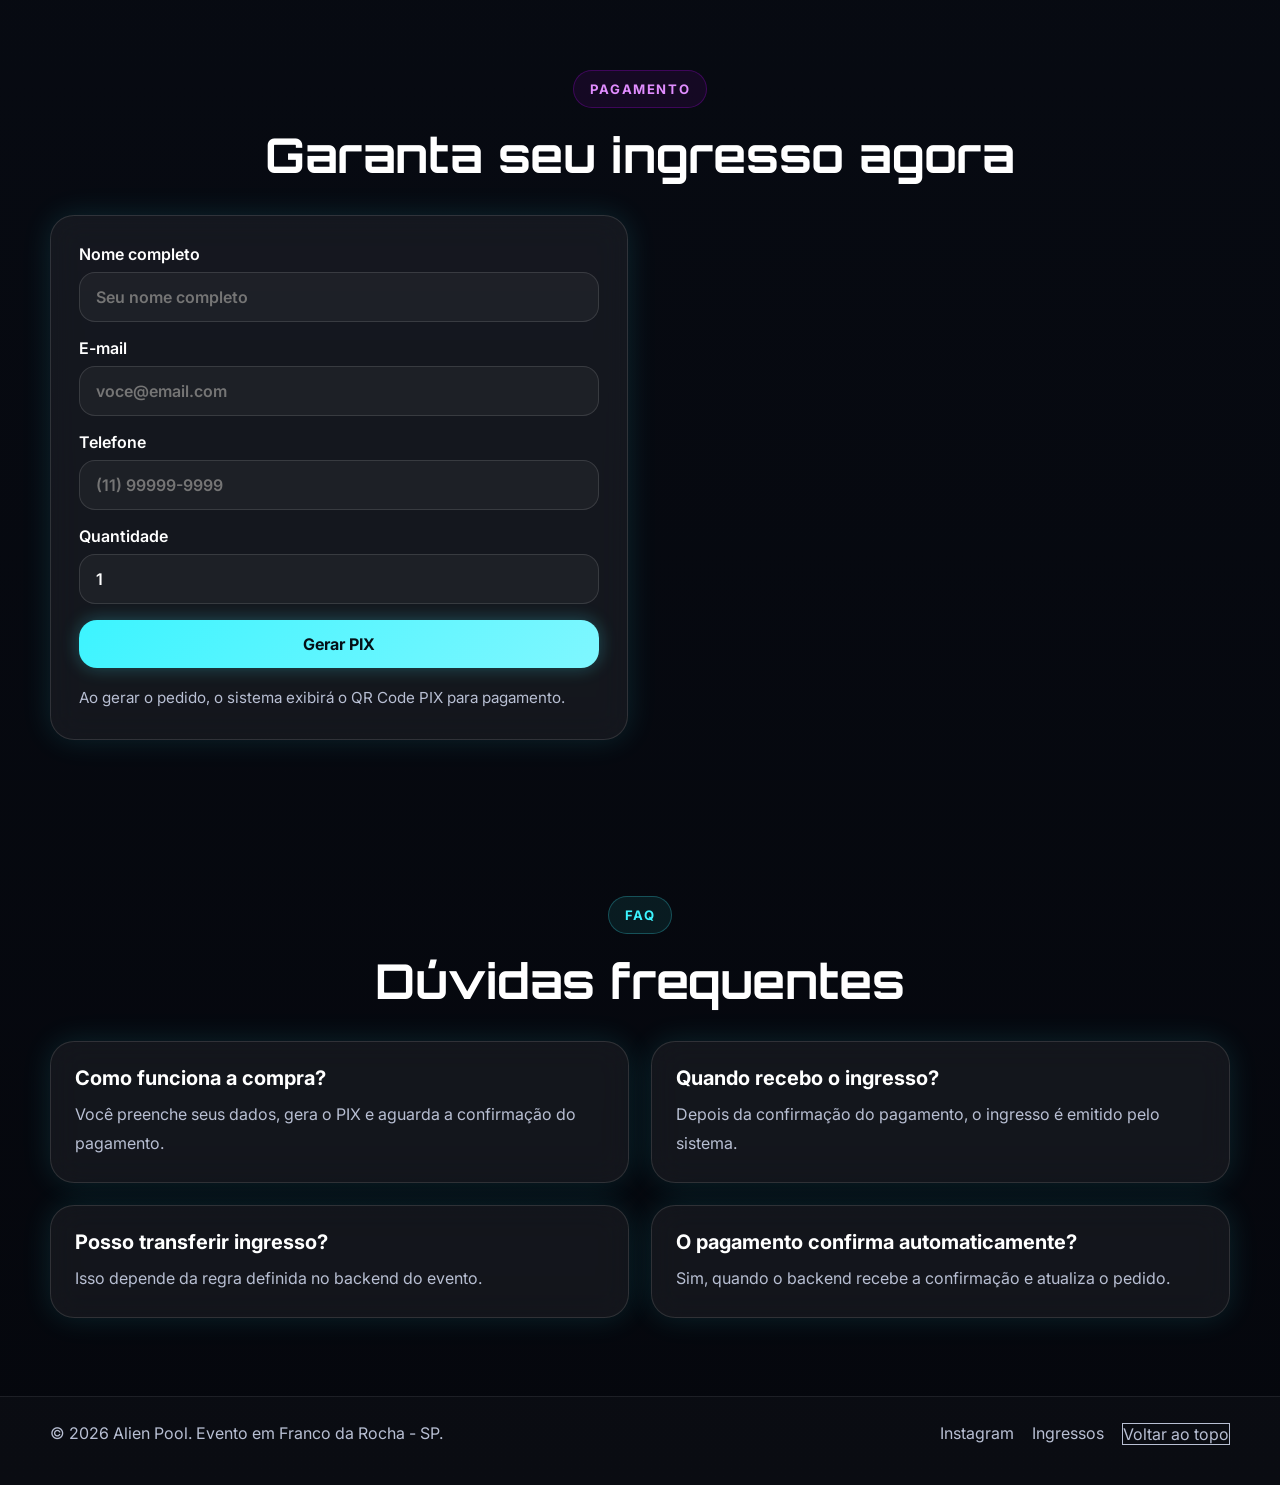
==== commit 57a6616f: "Corrige botão voltar ao topo" ====
--- a/index.html
+++ b/index.html
@@ -306,7 +306,7 @@
       <div class="footer-links">
         <a href="https://www.instagram.com/alienpoolpvt" target="_blank" rel="noopener noreferrer">Instagram</a>
         <a href="#checkout">Ingressos</a>
-        <a href="#topo">Voltar ao topo</a>
+        <button type="button" class="back-to-top" onclick="scrollToTop()">Voltar ao topo</button>
       </div>
     </div>
   </footer>
--- a/css/style.css
+++ b/css/style.css
@@ -684,4 +684,16 @@
   .section {
     padding: 60px 0;
   }
+}
+html {
+  scroll-behavior: smooth;
+}
+
+.back-to-top {
+  background: transparent;
+  border: 1px solid currentColor;
+  color: inherit;
+  cursor: pointer;
+  font: inherit;
+  padding: 0;
 }
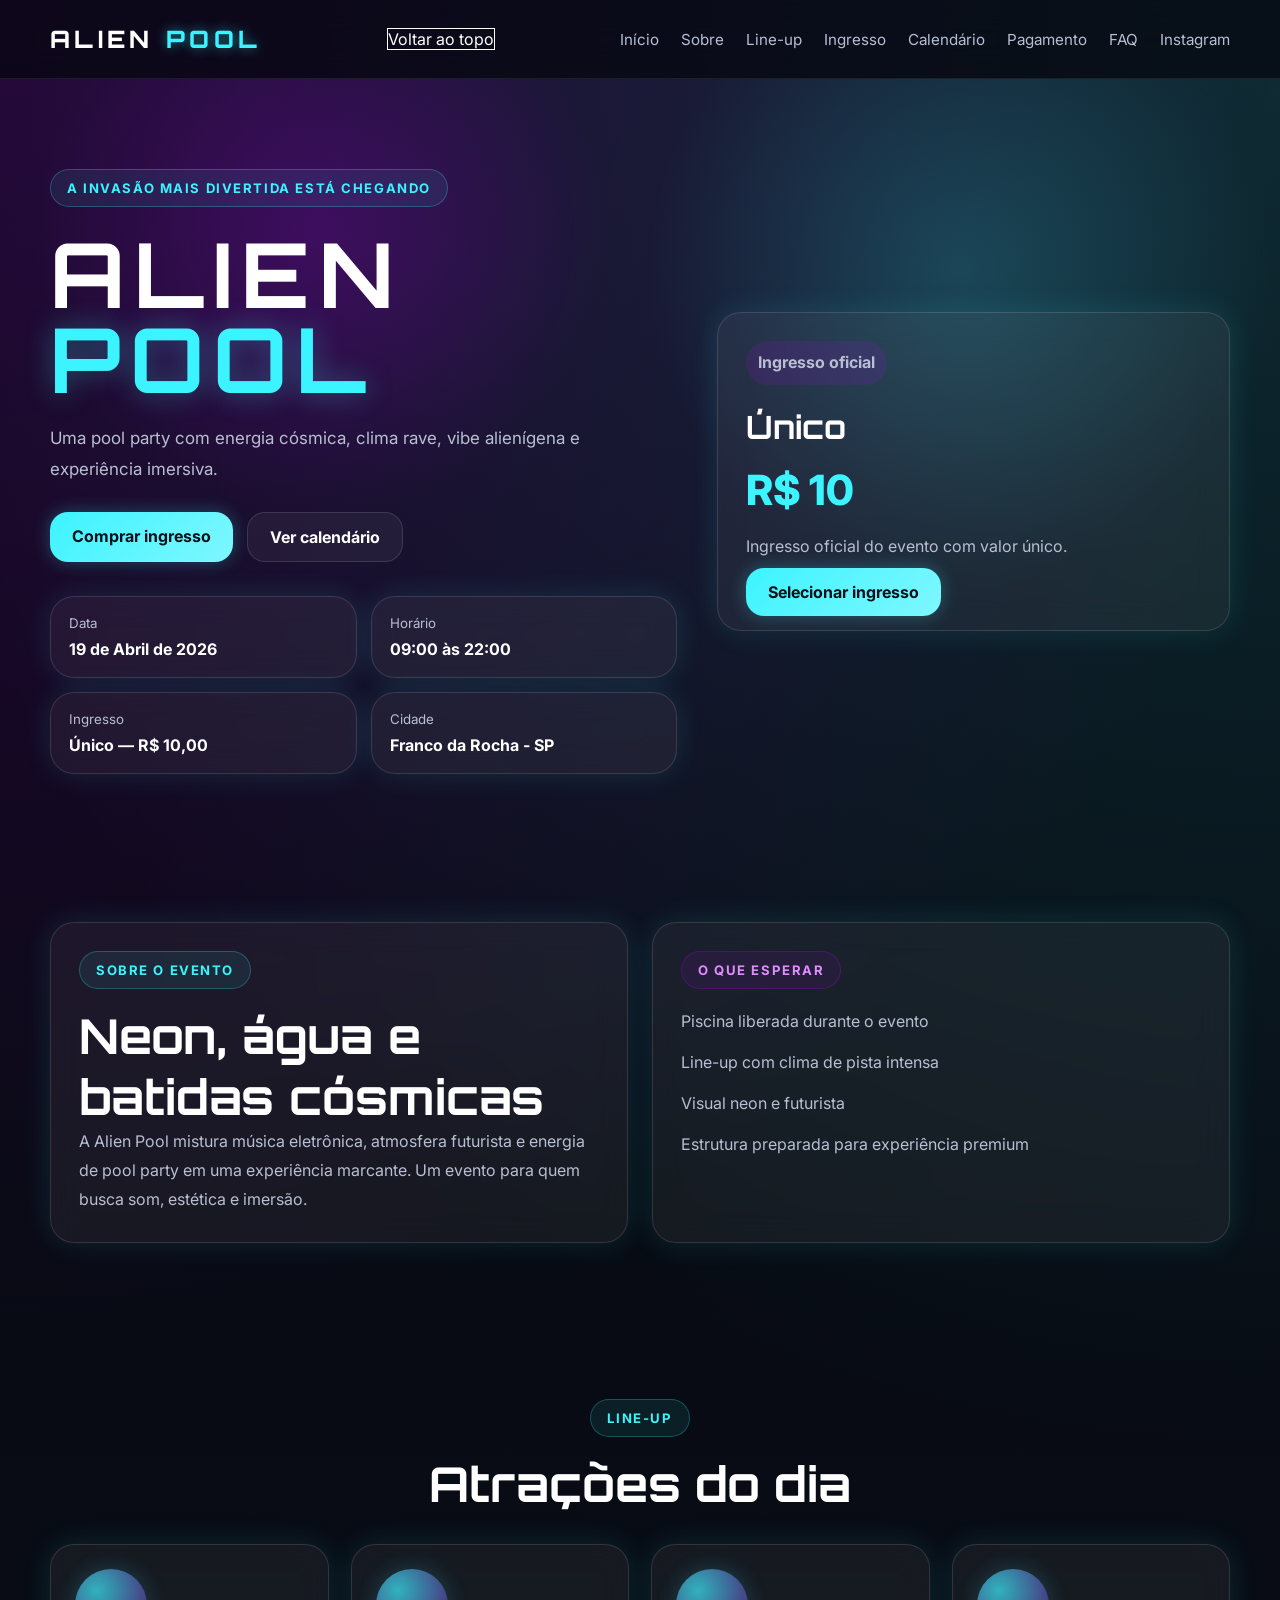
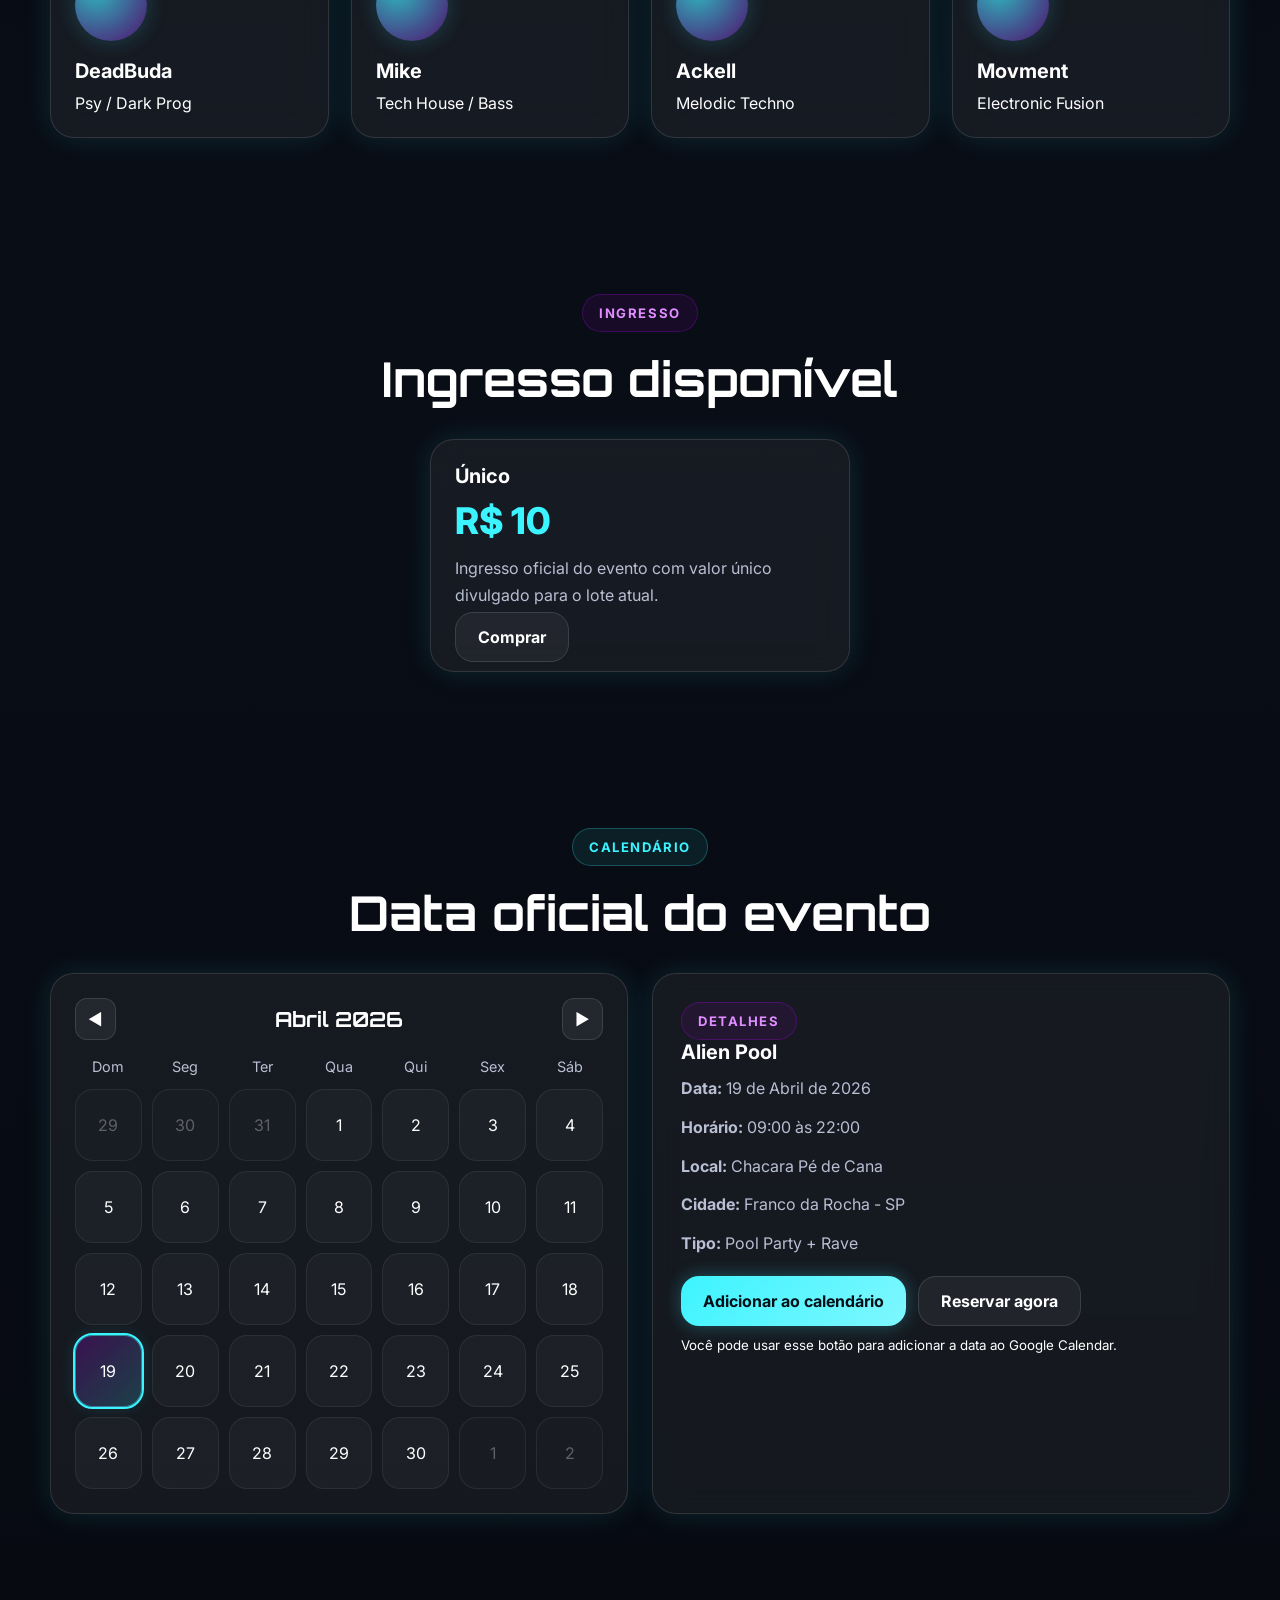
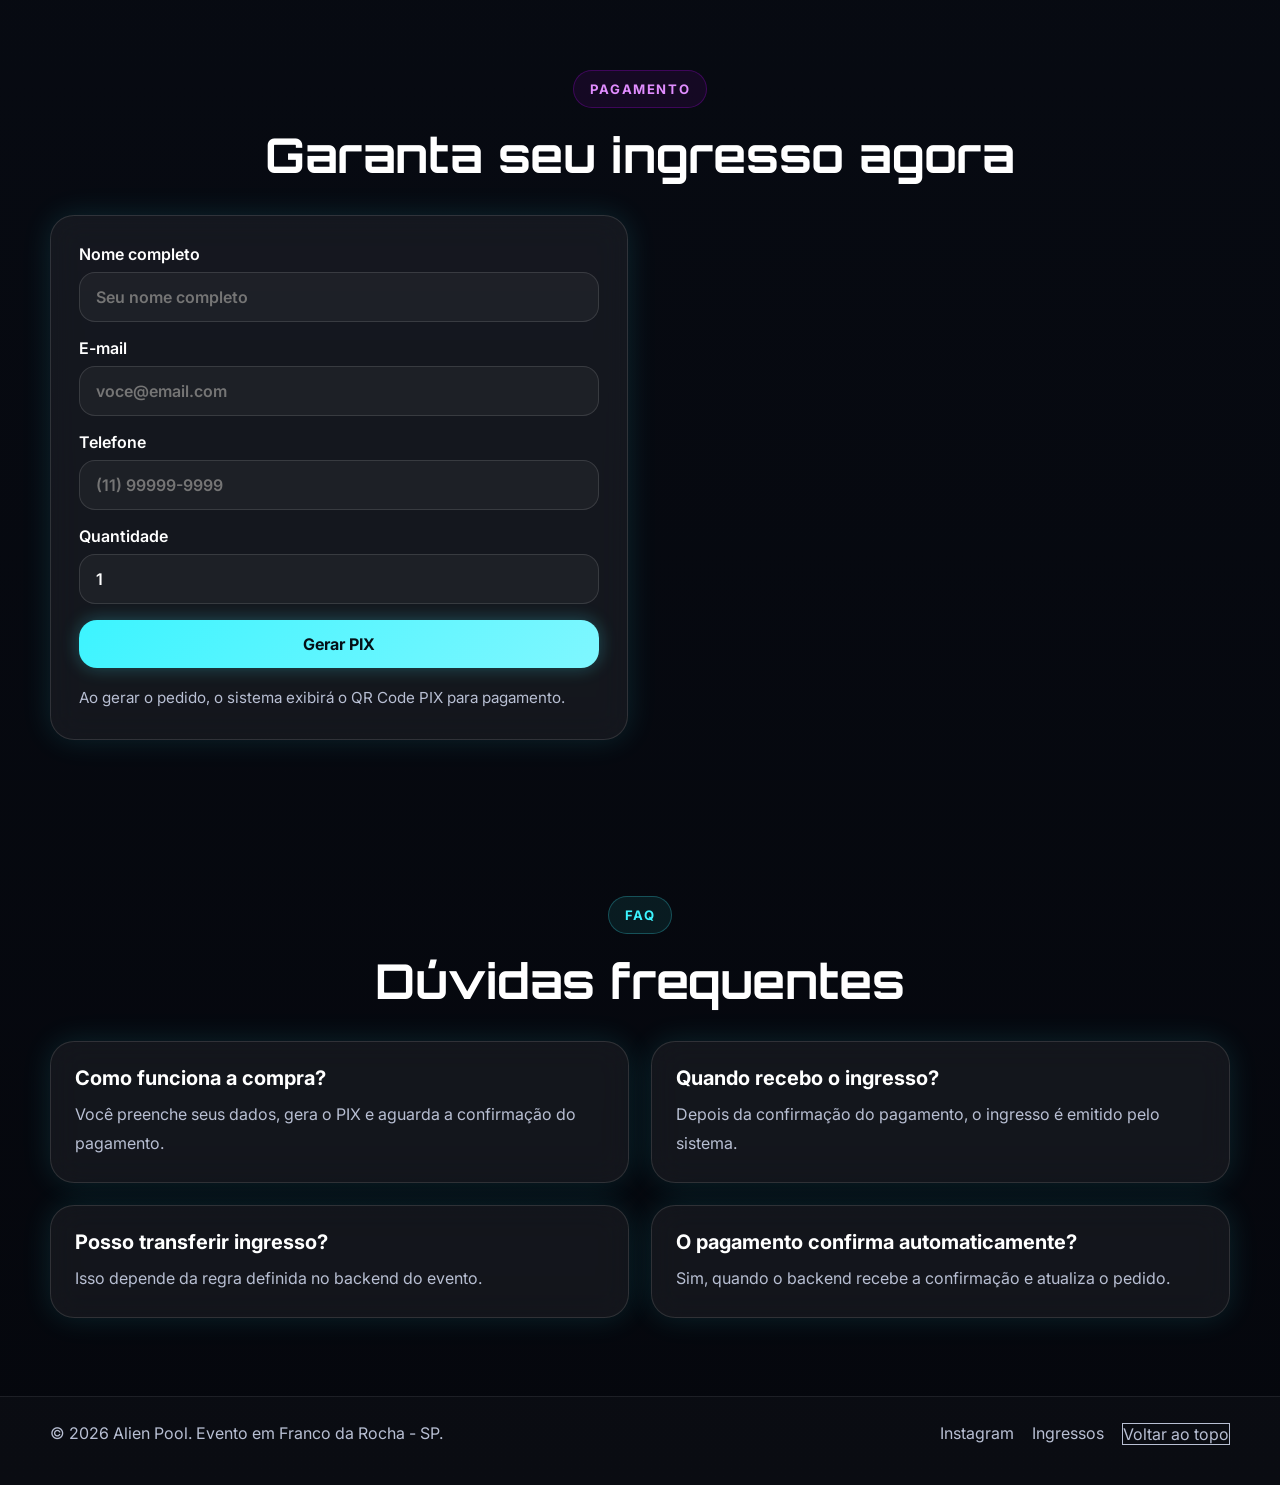
==== commit 56d5fecb: "Corrige botão topo com script inline" ====
--- a/index.html
+++ b/index.html
@@ -17,7 +17,7 @@
     <div class="container nav-wrap">
       <a href="#hero" class="logo">ALIEN <span>POOL</span></a>
 
-      <button class="menu-toggle" id="menuToggle" aria-label="Abrir menu">☰</button>
+      <button type="button" id="backToTopBtn" class="back-to-top">Voltar ao topo</button>
 
       <nav class="nav" id="mainNav">
         <a href="#hero">Início</a>
@@ -310,6 +310,20 @@
       </div>
     </div>
   </footer>
+  <script>
+  document.addEventListener('DOMContentLoaded', function () {
+    const backToTopBtn = document.getElementById('backToTopBtn');
+
+    if (backToTopBtn) {
+      backToTopBtn.addEventListener('click', function () {
+        window.scrollTo({
+          top: 0,
+          behavior: 'smooth'
+        });
+      });
+    }
+  });
+</script>
 
   <script src="js/main.js"></script>
   <script src="js/event.js"></script>
